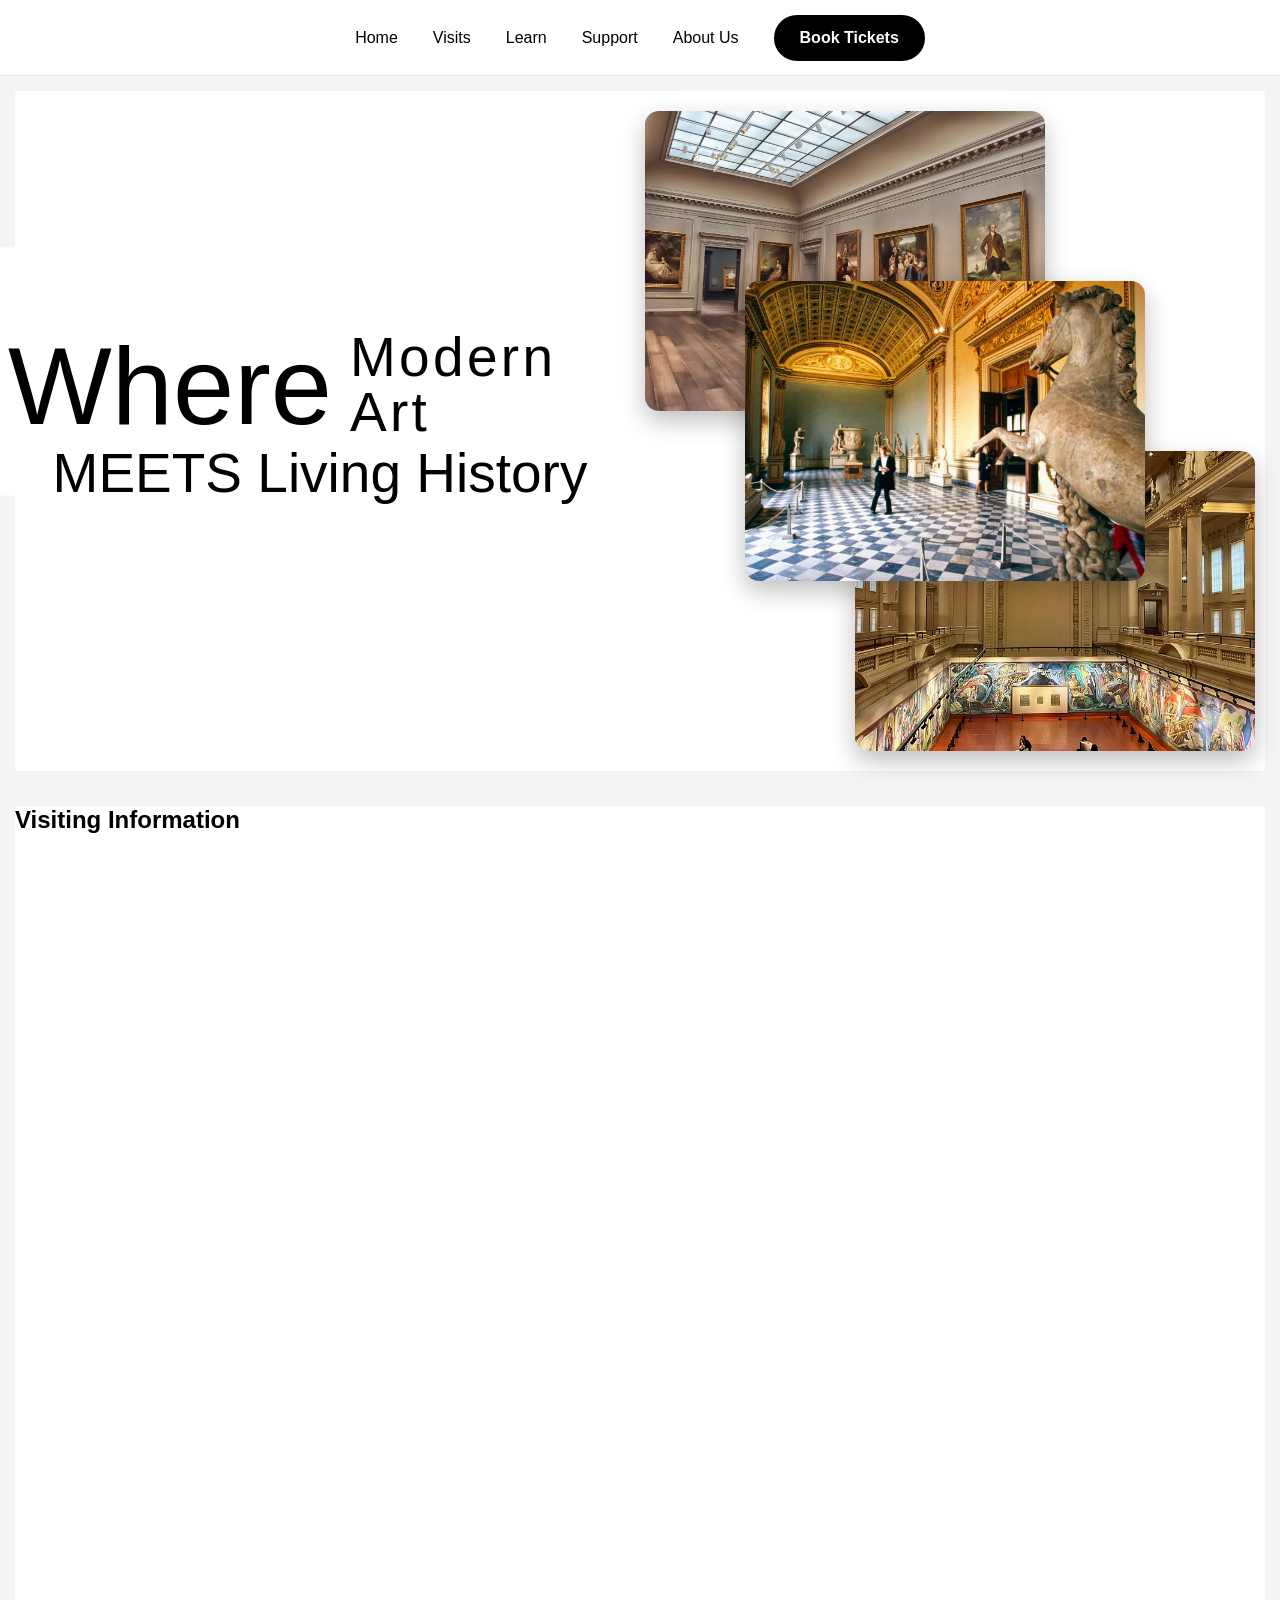
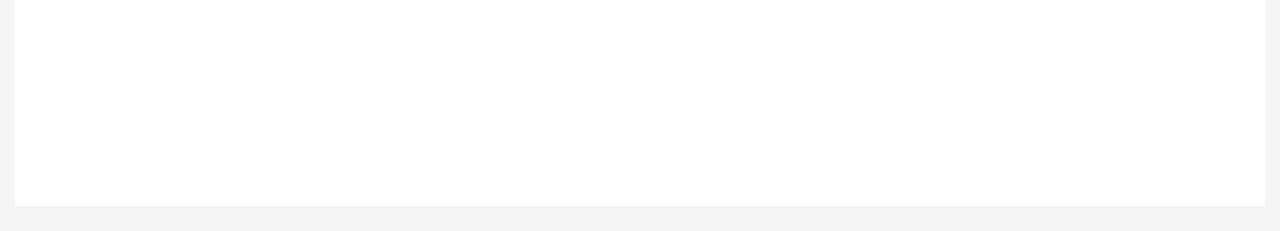
==== index.html @ bf85f217 "finalexam.html renamed to index.html" ====
<!DOCTYPE html>
<html>
    <head>
        <meta charset="utf-8">
        <meta name="viewport" content="width=device-width, initial-scale=1.0, maximum-scale=1.0, user-scalabe=no">
        <title>Home Page</title>
        <link href="FinalExam.css" rel="stylesheet">
        <link href="https://fonts.cdnfonts.com/css/lemon-milk" rel="stylesheet">
    </head>
    <body>
        <!-- Navigation -->
        <nav class="mainNav">
            <div class="navItem">
                <p class="navHeader">Home</p>
            </div>

            <!-- Visits Dropdown -->
            <div class="navItem hasDropdown">
                <p class="navHeader">Visits</p>
                <div class="dropdownMenu">
                    <div class="dropdownContent visitLayout">
                        <div class="visitLeft">
                            <img src="images/PlanYourVisit.png" class="mainNavLogo" alt="Plan Your Visit">
                        </div>
                        <div class="visitRight">
                            <div class="cardGrid">
                                <div class="navCard">
                                    <img class="navLogo" src="images/Hours.png" alt="">
                                    <p>Hours & Admissions</p>
                                </div>
                                <div class="navCard">
                                    <img class="navLogo" src="images/Location.png" alt="">
                                    <p>Location & Directions</p>
                                </div>
                                <div class="navCard">
                                    <img class="navLogo" src="images/Accessibility.png" alt="">
                                    <p>Accessibility</p>
                                </div>
                                <div class="navCard">
                                    <img class="navLogo" src="images/Map.png" alt="">
                                    <p>Museum Map</p>
                                </div>
                                <div class="navCard">
                                    <img class="navLogo" src="images/Shopping.png" alt="">
                                    <p>Dining & Shopping</p>
                                </div>
                                <div class="navCard">
                                    <img class="navLogo" src="images/Tour.png" alt="">
                                    <p>Guided Tours</p>
                                </div>
                                <div class="navCard">
                                    <img class="navLogo" src="images/Guideline.png" alt="">
                                    <p>Visitor Guidelines</p>
                                </div>
                                <div class="navCard">
                                    <img class="navLogo" src="images/FAQ.png" alt="">
                                    <p>FAQ</p>
                                </div>
                            </div>
                        </div>
                    </div>
                </div>
                <div class="blackDrop"></div>
            </div>

            <!-- Learn Dropdown -->
            <div class="navItem hasDropdown">
                <p class="navHeader">Learn</p>
                <div class="dropdownMenu">
                    <div class="dropdownContent learnLayout">
                        <div class="learnLeft">
                            <h2 class="dropdownTitle">History Timeline</h2>
                            <div class="cardColumn">
                                <div class="navCard">
                                    <img class="navLogo" src="images/museum.png" alt="">
                                    <p>Museum's History</p>
                                </div>
                                <div class="navCard">
                                    <img class="navLogo" src="images/author.png" alt="">
                                    <p>Author's History</p>
                                </div>
                            </div>
                        </div>
                        <div class="learnRight">
                            <h2 class="dropdownTitle">Online Gallery</h2>
                            <div class="cardGrid threeCol">
                                <div class="navCard">
                                    <img class="navLogo" src="images/gallery.png" alt="">
                                    <p>Collection Highlights</p>
                                </div>
                                <div class="navCard">
                                    <img class="navLogo" src="images/gallery.png" alt="">
                                    <p>Featured Artifacts</p>
                                </div>
                                <div class="navCard">
                                    <img class="navLogo" src="images/gallery.png" alt="">
                                    <p>Curator’s Picks</p>
                                </div>
                                <div class="navCard">
                                    <img class="navLogo" src="images/author.png" alt="">
                                    <p>Featured Authors</p>
                                </div>
                                <div class="navCard">
                                    <img class="navLogo" src="images/author.png" alt="">
                                    <p>Behind the Works</p>
                                </div>
                            </div>
                        </div>
                    </div>
                </div>
                <div class="blackDrop"></div>
            </div>

            <!-- Support Dropdown -->
            <div class="navItem hasDropdown">
                <p class="navHeader">Support</p>
                <div class="dropdownMenu">
                    <div class="dropdownContent supportLayout">
                        <h2 class="dropdownTitle">Support the Museum</h2>
                        <div class="supportRow">
                            <div class="supportCard">
                                <div class="supportTop">
                                    <img class="supportQR" src="images/maribank.jpg" alt="MariBank QR">
                                </div>
                                <div class="supportBottom">
                                    <h3>MariBank</h3>
                                </div>
                            </div>
                            <div class="supportCard">
                                <div class="supportTop">
                                    <img class="supportQR" src="images/bdo.jpg" alt="BDO QR">
                                </div>
                                <div class="supportBottom">
                                    <h3>BDO</h3>
                                </div>
                            </div>
                            <div class="supportCard">
                                <div class="supportTop">
                                    <img class="supportQR" src="images/gcash.jpg" alt="GCash QR">
                                </div>
                                <div class="supportBottom">
                                    <h3>GCash</h3>
                                </div>
                            </div>
                        </div>
                    </div>
                </div>
                <div class="blackDrop"></div>
            </div>

            <!-- About Us Dropdown -->
            <div class="navItem hasDropdown">
                <p class="navHeader">About Us</p>
                <div class="dropdownMenu">
                    <div class="dropdownContent aboutLayout">
                        <div class="aboutLeft">
                            <h2 class="dropdownTitle">Meet the Team</h2>
                            <div class="aboutRow">
                                <div class="aboutCard">
                                    <img class="aboutUsPicture" src="images/maribank.jpg" alt="Co-Founder">
                                    <h3>Co-Founder</h3>
                                </div>
                                <div class="aboutCard">
                                    <img class="aboutUsPicture" src="images/maribank.jpg" alt="Founder">
                                    <h3>Founder</h3>
                                </div>
                                <div class="aboutCard">
                                    <img class="aboutUsPicture" src="images/maribank.jpg" alt="Co-Founder">
                                    <h3>Co-Founder</h3>
                                </div>
                            </div>
                        </div>
                        <div class="aboutRight">
                            <h2 class="dropdownTitle">Contact Us</h2>
                            <p class="contactText">Email: aoayqt@gmail.com</p>
                            <p class="contactText">Phone: 0976-339-2121</p>
                            <p class="contactText">Hours: Tue–Sun, 9AM–6PM</p>
                        </div>
                    </div>
                </div>
                <div class="blackDrop"></div>
            </div>

            <!-- Book Tickets Dropdown -->
            <div class="bookWrapper">
                <div class="bookButton">
                    <p>Book Tickets</p>
                </div>
                <div class="bookDrop">
                    <h2 class="dropdownTitle" style="color: white;">Reserve Your Visit</h2>
                    <p style="font-size: 14px; color: lightgray; margin-top: 10px;">Select your date and ticket type below.</p>
                </div>
            </div>
        </nav>
        <!-- End of Navigation -->
        <!-- Start of Main -->
        <main>
            <article>
                <div id="mainContainer">
                    <div id="mainContainerLeft">
                        <div class="mainTextContainer">
                            <div class="mainTextRow1">
                                <div class="mainTextRow1Left">
                                    <p id="whereMainText">Where</p>
                                </div>
                                <div class="mainTextRow1Right">
                                    <div class="mainTextRow1RightTop">
                                        <p id="modernMainText">Modern</p>
                                    </div>
                                    <div class="mainTextRow1RightBottom">
                                        <p id="artMainText">Art</p>
                                    </div>
                                </div>
                            </div>
                            <div class="mainTextRow2">
                                <p id="meetsMainText">MEETS <span class="livingHistortText">Living History</span></p>
                            </div>
                        </div>
                    </div>
                    <div id="mainContainerRight">
                        <div class="pictureCollageContainer">
                            <img src="images/Collage1.jpg" class="pictureCollage item-1">
                            <img src="images/Collage2.jpg" class="pictureCollage item-2">
                            <img src="images/Collage3.jpg" class="pictureCollage item-3">
                        </div>
                    </div>
                </div>
            </article>
            <article>
                <div class="informationContainer">
                    <div class="navContainer visitInformation" id="visitInfo1">
                            <h1>Visiting Information</h1>
                    </div>

                </div>

            </article>
        </main>
        <!-- End of Main -->
    </body>

</html>
---- FinalExam.css ----
* {
    margin: 0px;
    font-family: Arial, Helvetica, sans-serif;
    
}

body {
    background-color: whitesmoke;
}

html {
  scrollbar-width: none; 
  -ms-overflow-style: none; 
}

html::-webkit-scrollbar {
  display: none;
}

/* Navigation */
.mainNav {
    background-color: white;
    height: 75px;
    display: flex;
    justify-content: center;
    align-items: center;
    gap: 35px;
    position: relative;
    border-bottom: 1px solid #e5e5e5;
    z-index: 100;
}

.navItem {
    height: 100%;
    display: flex;
    align-items: center;
    cursor: pointer;
}

.navHeader {
    position: relative;
    padding: 5px 0;
    font-size: 16px;
    font-weight: 500;
}

/* Top line hover animation */
.navHeader::before {
    content: "";
    position: absolute;
    top: 0;
    left: 0;
    width: 100%;
    height: 2px;
    background-color: black;
    transform: scaleX(0);
    transform-origin: right;
    transition: transform 0.3s ease-out;
}

.navItem:hover .navHeader::before {
    transform: scaleX(1);
    transform-origin: left;
}

/* Book Tickets Button & Dropdown */
.bookWrapper {
    position: relative;
    height: 100%;
    display: flex;
    align-items: center;
}

.bookButton {
    padding: 12px 24px;
    border-radius: 25px;
    background-color: black;
    color: white;
    border: 2px solid black;
    cursor: pointer;
    font-weight: bold;
    transition: 0.3s ease;
}

.bookButton:hover {
    background-color: white;
    color: black;
}

.bookDrop {
    position: absolute;
    top: 100%;
    right: 0;
    width: 380px;
    min-height: 450px;
    background-color: black;
    color: white;
    border-radius: 20px;
    padding: 30px;
    box-shadow: 0 15px 30px rgba(0, 0, 0, 0.3);
    visibility: hidden;
    opacity: 0;
    transition: opacity 0.3s ease, visibility 0.3s ease;
    z-index: 20;
}

.bookWrapper:hover .bookDrop {
    visibility: visible;
    opacity: 1;
}

/* Full-Width Dropdown Menu */
.dropdownMenu {
    position: absolute;
    top: 100%;
    left: 0;
    width: 100%;
    background-color: white;
    border-top: 1px solid #eeeeee;
    box-shadow: 0 15px 25px rgba(0, 0, 0, 0.1);
    padding: 40px 0;
    visibility: hidden;
    opacity: 0;
    transition: opacity 0.3s ease, visibility 0.3s ease;
    z-index: 15;
    cursor: default;
}

.hasDropdown:hover .dropdownMenu {
    visibility: visible;
    opacity: 1;
}

/* Dark Overlay Behind Dropdown */
.blackDrop {
    position: fixed;
    top: 75px;
    left: 0;
    width: 100%;
    height: 100vh;
    background-color: black;
    opacity: 0;
    visibility: hidden;
    pointer-events: none;
    transition: opacity 0.3s ease;
    z-index: 5;
}

.hasDropdown:hover .blackDrop {
    visibility: visible;
    opacity: 0.35;
}

body:has(.hasDropdown:hover) {
    overflow: hidden;
}

/* Shared Dropdown Content & Cards */
.dropdownContent {
    max-width: 1200px;
    margin: 0 auto;
    padding: 0 20px;
}

.dropdownTitle {
    font-family: 'Lemon Milk', sans-serif;
    font-size: 22px;
    margin-bottom: 20px;
    text-align: center;
}

.navCard {
    background-color: whitesmoke;
    width: 185px;
    height: 105px;
    border-radius: 15px;
    display: flex;
    flex-direction: column;
    justify-content: center;
    align-items: center;
    gap: 10px;
    text-align: center;
    padding: 10px;
    cursor: pointer;
    transition: transform 0.3s ease, box-shadow 0.3s ease;
}

.navCard:hover {
    transform: translateY(-6px);
    box-shadow: 0 8px 18px rgba(0, 0, 0, 0.15);
    background-color: #ececec;
}

.navCard p {
    font-size: 14px;
    font-weight: bold;
}

.navLogo {
    height: 30px;
    width: 30px;
    object-fit: contain;
}

/* Visits Layout */
.visitLayout {
    display: flex;
    align-items: center;
    justify-content: center;
    gap: 40px;
}

.mainNavLogo {
    width: 240px;
    height: 240px;
    object-fit: contain;
}

.cardGrid {
    display: flex;
    flex-wrap: wrap;
    gap: 20px;
    max-width: 860px;
}

/* Learn Layout */
.learnLayout {
    display: flex;
    justify-content: center;
    gap: 40px;
}

.learnLeft {
    padding-right: 40px;
    border-right: 2px solid black;
    display: flex;
    flex-direction: column;
    align-items: center;
}

.cardColumn {
    display: flex;
    flex-direction: column;
    gap: 20px;
}

.threeCol {
    max-width: 650px;
    justify-content: center;
}

/* Support Layout */
.supportLayout {
    display: flex;
    flex-direction: column;
    align-items: center;
}

.supportRow {
    display: flex;
    justify-content: center;
    gap: 30px;
}

.supportCard {
    background-color: whitesmoke;
    width: 240px;
    padding: 20px;
    border-radius: 20px;
    display: flex;
    flex-direction: column;
    align-items: center;
    gap: 15px;
    transition: transform 0.3s ease, box-shadow 0.3s ease;
}

.supportCard:hover {
    transform: translateY(-6px);
    box-shadow: 0 8px 18px rgba(0, 0, 0, 0.15);
}

.supportTop {
    width: 200px;
    height: 200px;
    background-color: white;
    border-radius: 15px;
    display: flex;
    justify-content: center;
    align-items: center;
}

.supportQR {
    width: 160px;
    height: 160px;
    object-fit: contain;
}

.supportBottom {
    width: 200px;
    padding: 12px 0;
    background-color: white;
    border-radius: 15px;
    text-align: center;
}

/* About Us Layout */
.aboutLayout {
    display: flex;
    justify-content: center;
    gap: 40px;
}

.aboutLeft {
    padding-right: 40px;
    border-right: 2px solid black;
}

.aboutRow {
    display: flex;
    gap: 20px;
}

.aboutCard {
    background-color: whitesmoke;
    width: 180px;
    padding: 15px;
    border-radius: 20px;
    display: flex;
    flex-direction: column;
    align-items: center;
    gap: 12px;
    transition: transform 0.3s ease, box-shadow 0.3s ease;
}

.aboutCard:hover {
    transform: translateY(-6px);
    box-shadow: 0 8px 18px rgba(0, 0, 0, 0.15);
}

.aboutUsPicture {
    width: 140px;
    height: 140px;
    object-fit: cover;
    border-radius: 15px;
    background-color: white;
}

.aboutCard h3 {
    background-color: white;
    width: 100%;
    padding: 10px 0;
    text-align: center;
    border-radius: 12px;
    font-size: 16px;
}

.aboutRight {
    display: flex;
    flex-direction: column;
    justify-content: center;
    min-width: 220px;
}

.contactText {
    font-size: 15px;
    margin-bottom: 10px;
    color: #333;
}
/* End of Navigation */

/* Start of Main */

#mainContainer {
    background-color: whitesmoke;
    margin: 5px;
    height: 700px;
    align-content: center;
    display:flex;
}

#mainContainerLeft {
    background-color: white;
    height: 680px;
    flex: 1;
    vertical-align: top;
    margin: 10px 0px 10px 10px;
    align-items: center;
    justify-content: center;
    display:flex;
}

.mainTextContainer {
    background-color: white;
    height: 225px;
    width: 600px;
    border-radius: 10px;
    scale: 1.1;
    margin-bottom: 120px;
}

.mainTextRow1 {
    background-color: white;
    height: 180px;
    display: flex;
}

.mainTextRow2 {
    background-color: white;
    height: 45px;
}

.mainTextRow1Left {
    background-color: white;
    height: 180px;
    width: 360px;
    display: inline-block;
}

#whereMainText {
    font-family: 'Lemon Milk', sans-serif;
    text-align: center;
    vertical-align: middle;
    line-height: 250px;
    font-size: 100px;
}

#modernMainText {
    font-family: 'Lemon Milk', sans-serif;
    font-size: 50px;
    line-height: 1;
    letter-spacing: 3px;
}

#artMainText {
    font-family: 'Lemon Milk', sans-serif;
    font-size: 50px;
    line-height: 1;
    letter-spacing: 3px;
}

#meetsMainText {
    font-family: 'Lemon Milk', sans-serif;
    text-align: center;
    font-size: 50px;
    line-height: 45px;
    letter-spacing: 0px;
}

#livinghistoryMainText {
    font-family: 'Lemon Milk', sans-serif;
    text-align: center;
    font-size: 65px;
    line-height: 1;
    letter-spacing: 5px;
}

#modernMainText,
#artMainText,
.livingHistortText,
#livinghistoryMainText {
    position: relative;
    display: inline-block;
    cursor: pointer;
    transition: transform 0.3s ease, text-shadow 0.3s ease, color 0.3s ease;
}

#modernMainText::after,
#artMainText::after,
.livingHistortText::after,
#livinghistoryMainText::after {
    content: "";
    position: absolute;
    bottom: 0;
    left: 0;
    width: 100%;
    height: 3px;
    background-color: gold;
    transform: scaleX(0);
    transform-origin: bottom right;
    transition: transform 0.3s ease-out;
}

#modernMainText::after,
#artMainText::after{
    content: "";
    position: absolute;
    bottom: 0;
    left: 0;
    width: 100%;
    height: 3px;
    background-color: black;
    transform: scaleX(0);
    transform-origin: bottom right;
    transition: transform 0.3s ease-out;
}

#modernMainText:hover,
#artMainText:hover,
.livingHistortText:hover,
#livinghistoryMainText:hover {
    transform: translateY(-4px);
}

#modernMainText:hover::after,
#artMainText:hover::after,
.livingHistortText:hover::after,
#livinghistoryMainText:hover::after {
    transform: scaleX(1);
    transform-origin: bottom left;
}

.livingHistortText {
    font-family: 'Lemon Milk', sans-serif;
    line-height: 1;
}

.livingHistortText:hover {
    color: gold;
}

.mainTextRow1Right {
    width: 300px;
    height: 250px;
    display: flex;
    flex-direction: column;
}

.mainTextRow1RightTop {
    background-color: white;
    height: 125px;
    width: 240px;
    display: flex;
    justify-content: flex-start;
    align-items: flex-end;
}

.mainTextRow1RightBottom {
    background-color: white;
    height: 55px;
    width: 240px;
    display: flex;
    justify-content: flex-start;
    align-items: flex-start;
}

#mainContainerRight {
    background-color: white;
    height: 680px;
    flex: 1;
    vertical-align: top;
    margin: 10px 10px 10px 0px;
    align-items: center;
    justify-content: center;
    display:flex;
}

.pictureCollageContainer {
    position: relative;
    height: 680px;
    width: 640px;
    display: flex;
    flex-wrap: wrap;
    justify-content: center;
    align-items: center;
    color: white;
}

.pictureCollage {
    position: absolute;
    border-radius: 14px;
    object-fit: cover;
    box-shadow: 0 10px 25px rgba(0, 0, 0, 0.25);
    transition: transform 0.3s ease, box-shadow 0.3s ease;
    cursor: pointer;
}

.item-1 {
    object-fit: cover;
    width: 400px;
    height: 300px;
    margin: 10px;
    top: 10px;
    left: 10px;
    z-index: 2;
}

.item-2 {
    object-fit: cover;
    width: 400px;
    height: 300px;
    margin: 10px;
    z-index: 3;
}

.item-3 {
    object-fit: cover;
    width: 400px;
    height: 300px;
    margin: 10px;
    bottom: 10px;
    right: 0;
    z-index: 1;
}

.pictureCollage:hover {
    z-index: 9;
    transform: scale(1.05);
    box-shadow: 0 15px 30px rgba(0, 0, 0, 0.35);
}

#mainImg {
    height: 680px; 
    width: 640px;
    border-radius: 10px;
}
/* Information Container */
.informationContainer {
    background: white;
    height:1000px;
    margin: 25px 15px;
}

/* End of Main */

/*hover*/

body:has(.visitsNav:hover, .learnNav:hover, .supportNav:hover, .aboutUsNav:hover) {
  overflow: hidden;
}

.ButtonMainHeader:hover {
    cursor:pointer;
}

.visitsNav:hover .visitsDrop, .learnNav:hover .learnDrop, .supportNav:hover .supportDrop, .aboutUsNav:hover .aboutUsDrop{
    visibility: visible;
    opacity: 1;
}

.visitsNav:hover .blackDrop, .learnNav:hover .blackDrop, .supportNav:hover .blackDrop, .aboutUsNav:hover .blackDrop{
    visibility: visible;
    opacity: 0.3;
}


.bookButton:hover {
    background-color: white;
    color:black;
    border: 2px solid black;
}

.bookButton:hover .bookDrop{
    visibility: visible;
    opacity: 1;
}
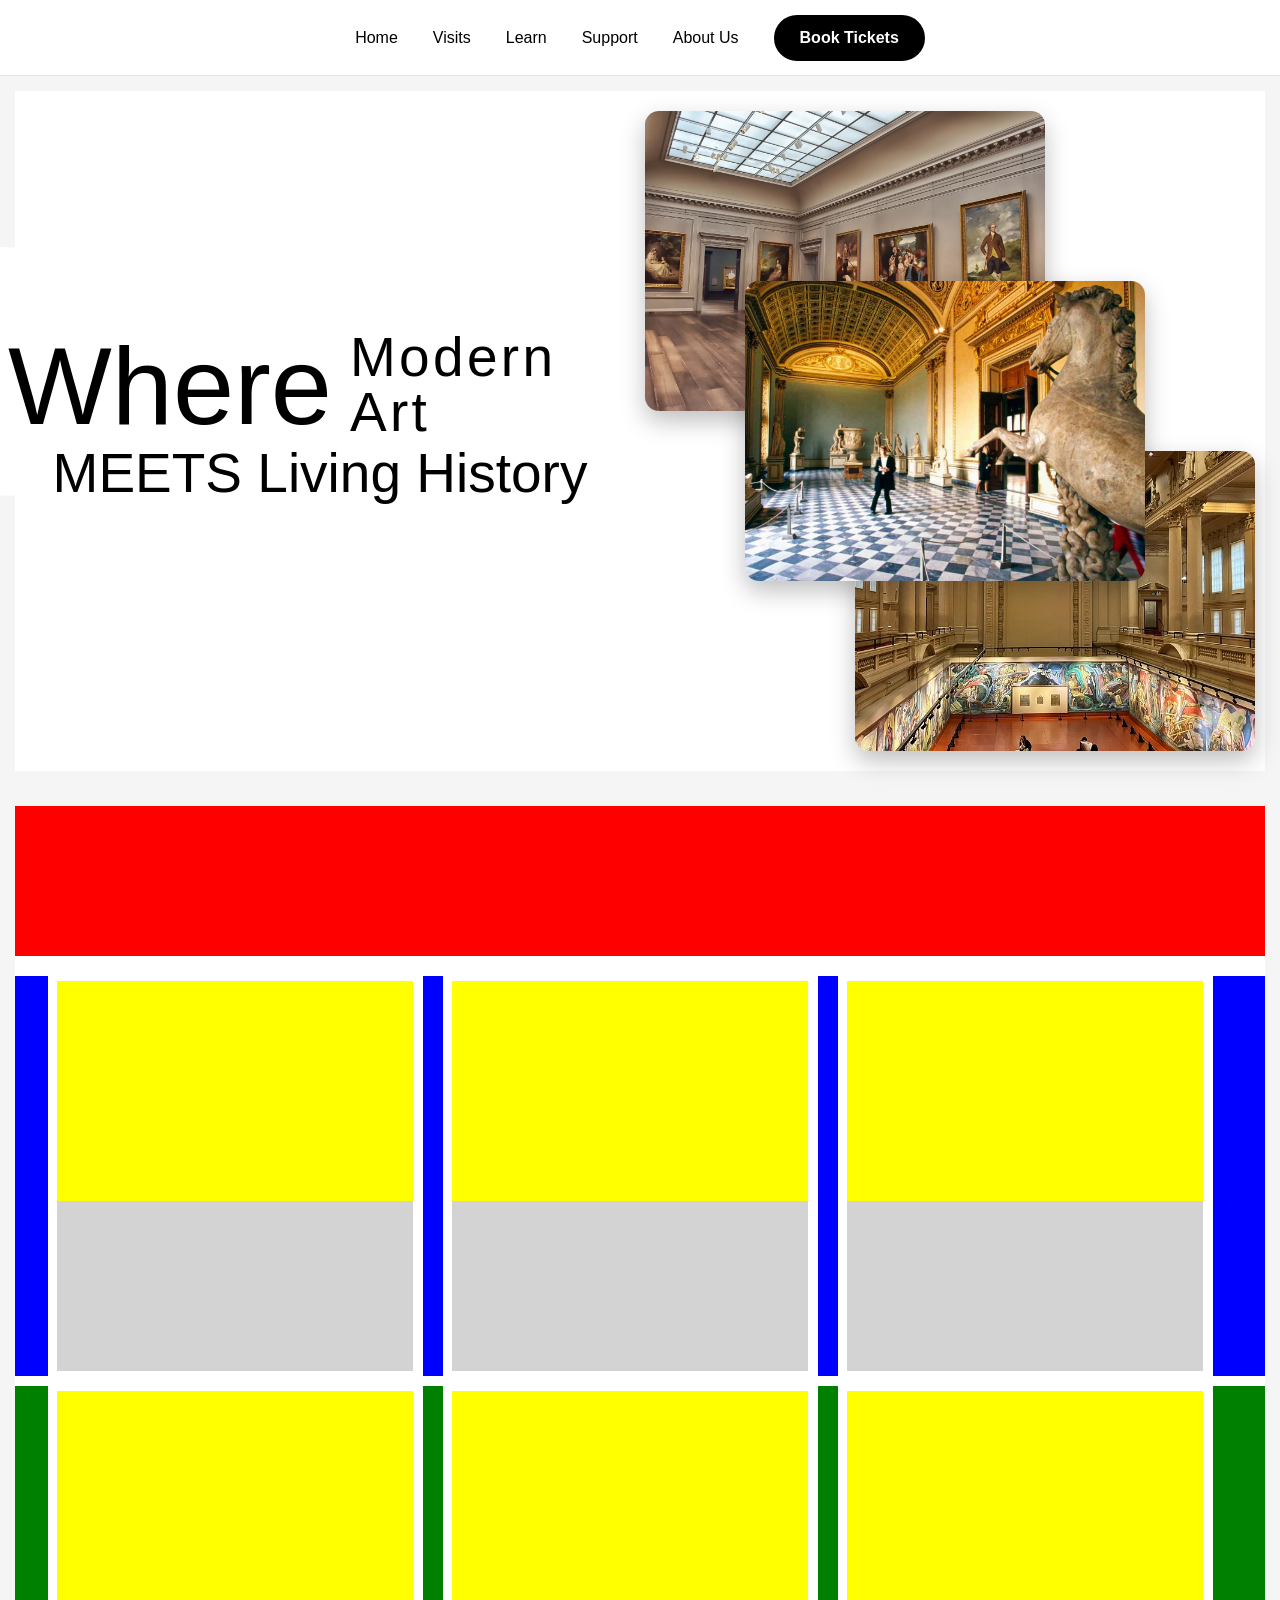
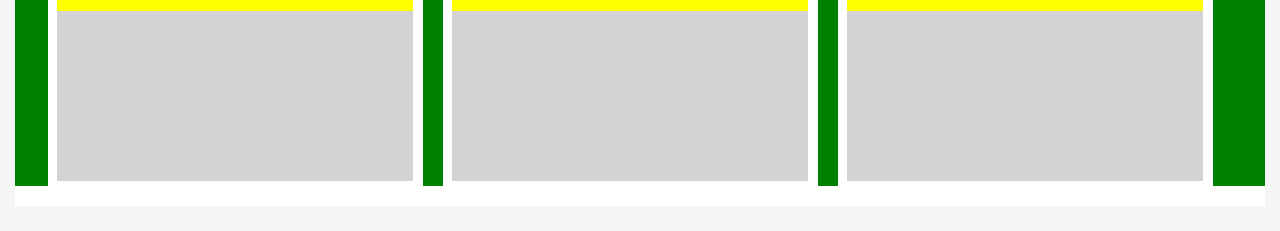
==== commit 1c49af89: "layout-test-main-info-colors" ====
--- a/index.html
+++ b/index.html
@@ -226,10 +226,66 @@
                     </div>
                 </div>
             </article>
+
+            <!-- start of uhh main info hompage -->
             <article>
                 <div class="informationContainer">
                     <div class="navContainer visitInformation" id="visitInfo1">
-                            <h1>Visiting Information</h1>
+                            <div class="mainInfoRow1">
+                                
+                            </div>
+                            <div class="mainInfoRow2">
+                                <div class="mainInfoContainer">
+                                    <div class="mainInsideInfoContainerImage">
+
+                                    </div>
+                                    <div class="mainInsideInfoContainerText">
+
+                                    </div>
+                                </div>
+                                <div class="mainInfoContainer">
+                                    <div class="mainInsideInfoContainerImage">
+
+                                    </div>
+                                    <div class="mainInsideInfoContainerText">
+
+                                    </div>
+                                </div>
+                                <div class="mainInfoContainer">
+                                    <div class="mainInsideInfoContainerImage">
+
+                                    </div>
+                                    <div class="mainInsideInfoContainerText">
+
+                                    </div>
+                                </div>
+                            </div>
+                            <div class="mainInfoRow3">
+                                <div class="mainInfoContainer">
+                                    <div class="mainInsideInfoContainerImage">
+
+                                    </div>
+                                    <div class="mainInsideInfoContainerText">
+
+                                    </div>
+                                </div>
+                                <div class="mainInfoContainer">
+                                    <div class="mainInsideInfoContainerImage">
+
+                                    </div>
+                                    <div class="mainInsideInfoContainerText">
+
+                                    </div>
+                                </div>
+                                <div class="mainInfoContainer">
+                                    <div class="mainInsideInfoContainerImage">
+
+                                    </div>
+                                    <div class="mainInsideInfoContainerText">
+
+                                    </div>
+                                </div>
+                            </div>
                     </div>
 
                 </div>
--- a/FinalExam.css
+++ b/FinalExam.css
@@ -620,6 +620,56 @@
     margin: 25px 15px;
 }
 
+.mainInfoRow1 {
+    background-color: red;
+    height: 150px;
+    display: flex;
+    justify-content: center;
+    align-items: center;
+    margin-bottom: 20px;
+}
+
+.mainInfoRow2 {
+    background-color: blue;
+    height: 400px;
+    display: flex;
+    justify-content: center;
+    align-items: center;
+    margin-bottom: 10px;
+}
+
+.mainInfoRow3 {
+    background-color: green;
+    height: 400px;
+    display: flex;
+    justify-content: center;
+    align-items: center;
+}
+
+.mainInfoContainer {
+    background-color: white;
+    height: 400px;
+    width: 30%;
+    display: flex;
+    justify-content: center;
+    align-items: center;
+    margin-right:20px;
+    flex-direction: column;
+}
+
+.mainInsideInfoContainerImage {
+    background-color: yellow;
+    height: 220px;
+    width: 95%;
+    object-fit: cover;
+}
+
+.mainInsideInfoContainerText {
+    background-color: lightgray;
+    height: 170px;
+    width: 95%;
+}
+
 /* End of Main */
 
 /*hover*/
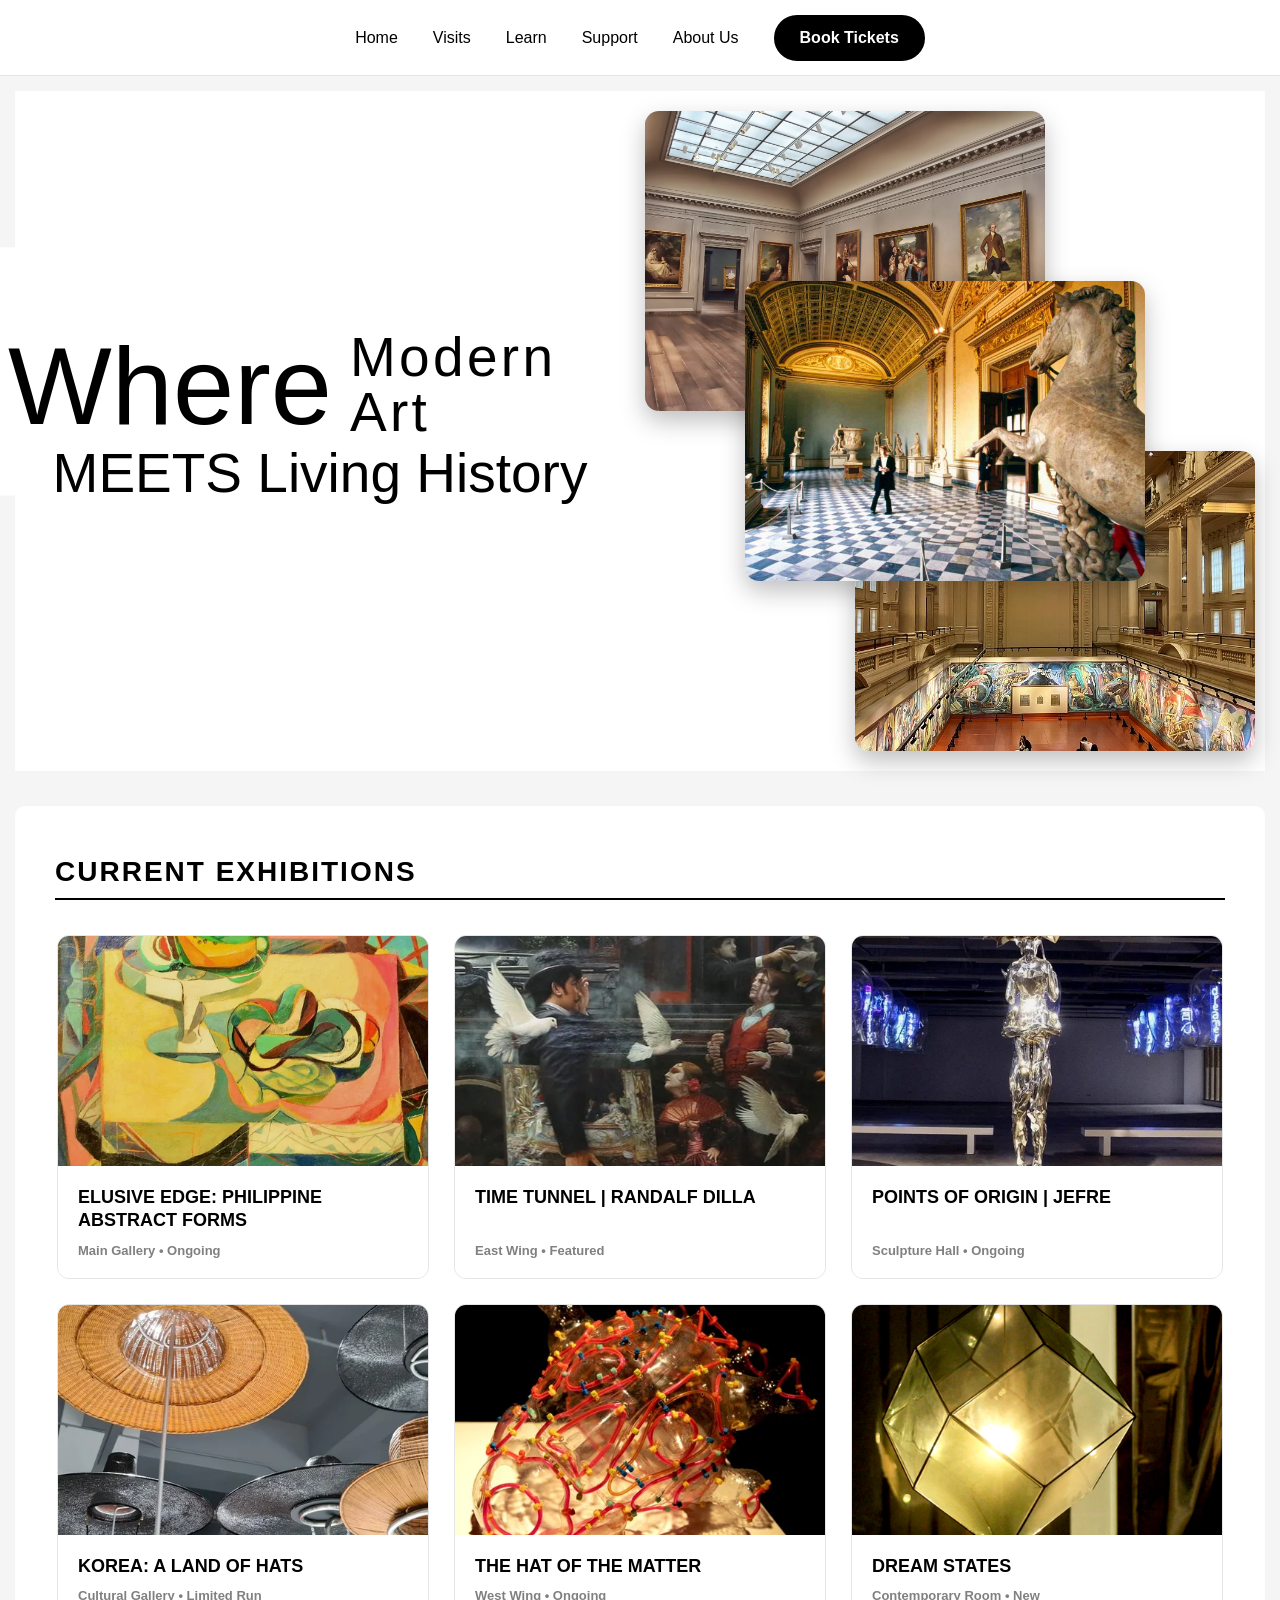
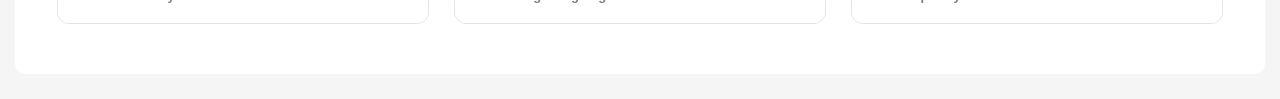
==== commit adc514c3: "information-about-exhibtions-main-page-added" ====
--- a/index.html
+++ b/index.html
@@ -230,66 +230,73 @@
             <!-- start of uhh main info hompage -->
             <article>
                 <div class="informationContainer">
-                    <div class="navContainer visitInformation" id="visitInfo1">
-                            <div class="mainInfoRow1">
-                                
-                            </div>
-                            <div class="mainInfoRow2">
-                                <div class="mainInfoContainer">
-                                    <div class="mainInsideInfoContainerImage">
-
-                                    </div>
-                                    <div class="mainInsideInfoContainerText">
-
-                                    </div>
-                                </div>
-                                <div class="mainInfoContainer">
-                                    <div class="mainInsideInfoContainerImage">
-
-                                    </div>
-                                    <div class="mainInsideInfoContainerText">
-
-                                    </div>
-                                </div>
-                                <div class="mainInfoContainer">
-                                    <div class="mainInsideInfoContainerImage">
-
-                                    </div>
-                                    <div class="mainInsideInfoContainerText">
-
-                                    </div>
-                                </div>
-                            </div>
-                            <div class="mainInfoRow3">
-                                <div class="mainInfoContainer">
-                                    <div class="mainInsideInfoContainerImage">
-
-                                    </div>
-                                    <div class="mainInsideInfoContainerText">
-
-                                    </div>
-                                </div>
-                                <div class="mainInfoContainer">
-                                    <div class="mainInsideInfoContainerImage">
-
-                                    </div>
-                                    <div class="mainInsideInfoContainerText">
-
-                                    </div>
-                                </div>
-                                <div class="mainInfoContainer">
-                                    <div class="mainInsideInfoContainerImage">
-
-                                    </div>
-                                    <div class="mainInsideInfoContainerText">
-
-                                    </div>
-                                </div>
-                            </div>
-                    </div>
-
-                </div>
-
+                    <div class="exhibitionHeader">
+                        <h1 class="sectionTitle">CURRENT EXHIBITIONS</h1>
+                        <div class="lineSeperation"></div>
+                    </div>
+
+                    <div class="exhibitionGrid">
+                        <div class="exhibitionCard">
+                            <div class="exhibitionImageBox">
+                                <img src="images/mainInfoExhibition1.jpg" alt="Elusive Edge" class="exhibitionImage">
+                            </div>
+                            <div class="exhibitionTextBox">
+                                <h2 class="mainExhibitionTitle">ELUSIVE EDGE: PHILIPPINE ABSTRACT FORMS</h2>
+                                <p class="exhibitionMeta">Main Gallery • Ongoing</p>
+                            </div>
+                        </div>
+
+                        <div class="exhibitionCard">
+                            <div class="exhibitionImageBox">
+                                <img src="images/mainInfoExhibition2.jpg" alt="Time Tunnel" class="exhibitionImage">
+                            </div>
+                            <div class="exhibitionTextBox">
+                                <h2 class="mainExhibitionTitle">TIME TUNNEL | RANDALF DILLA</h2>
+                                <p class="exhibitionMeta">East Wing • Featured</p>
+                            </div>
+                        </div>
+
+                        <div class="exhibitionCard">
+                            <div class="exhibitionImageBox">
+                                <img src="images/mainInfoExhibition3.jpg" alt="Points of Origin" class="exhibitionImage">
+                            </div>
+                            <div class="exhibitionTextBox">
+                                <h2 class="mainExhibitionTitle">POINTS OF ORIGIN | JEFRE</h2>
+                                <p class="exhibitionMeta">Sculpture Hall • Ongoing</p>
+                            </div>
+                        </div>
+
+                        <div class="exhibitionCard">
+                            <div class="exhibitionImageBox">
+                                <img src="images/mainInfoExhibition4.jpg" alt="Korea: A Land of Hats" class="exhibitionImage">
+                            </div>
+                            <div class="exhibitionTextBox">
+                                <h2 class="mainExhibitionTitle">KOREA: A LAND OF HATS</h2>
+                                <p class="exhibitionMeta">Cultural Gallery • Limited Run</p>
+                            </div>
+                        </div>
+
+                        <div class="exhibitionCard">
+                            <div class="exhibitionImageBox">
+                                <img src="images/mainInfoExhibition5.jpg" alt="The Hat of the Matter" class="exhibitionImage">
+                            </div>
+                            <div class="exhibitionTextBox">
+                                <h2 class="mainExhibitionTitle">THE HAT OF THE MATTER</h2>
+                                <p class="exhibitionMeta">West Wing • Ongoing</p>
+                            </div>
+                        </div>
+
+                        <div class="exhibitionCard">
+                            <div class="exhibitionImageBox">
+                                <img src="images/mainInfoExhibition6.jpg" alt="Dream States" class="exhibitionImage">
+                            </div>
+                            <div class="exhibitionTextBox">
+                                <h2 class="mainExhibitionTitle">DREAM STATES</h2>
+                                <p class="exhibitionMeta">Contemporary Room • New</p>
+                            </div>
+                        </div>
+                    </div>
+                </div>
             </article>
         </main>
         <!-- End of Main -->
--- a/FinalExam.css
+++ b/FinalExam.css
@@ -615,61 +615,91 @@
 }
 /* Information Container */
 .informationContainer {
-    background: white;
-    height:1000px;
+    background-color: white;
     margin: 25px 15px;
-}
-
-.mainInfoRow1 {
-    background-color: red;
-    height: 150px;
-    display: flex;
-    justify-content: center;
-    align-items: center;
-    margin-bottom: 20px;
-}
-
-.mainInfoRow2 {
-    background-color: blue;
-    height: 400px;
-    display: flex;
-    justify-content: center;
-    align-items: center;
+    padding: 50px 40px;
+    border-radius: 10px;
+}
+
+.exhibitionHeader {
+    max-width: 1200px;
+    margin: 0 auto 35px auto;
+}
+
+.sectionTitle {
+    font-family: 'Lemon Milk', sans-serif;
+    font-size: 28px;
+    letter-spacing: 2px;
     margin-bottom: 10px;
 }
 
-.mainInfoRow3 {
-    background-color: green;
-    height: 400px;
-    display: flex;
-    justify-content: center;
-    align-items: center;
-}
-
-.mainInfoContainer {
-    background-color: white;
-    height: 400px;
-    width: 30%;
-    display: flex;
-    justify-content: center;
-    align-items: center;
-    margin-right:20px;
-    flex-direction: column;
-}
-
-.mainInsideInfoContainerImage {
-    background-color: yellow;
-    height: 220px;
-    width: 95%;
+.lineSeperation {
+    background-color: black;
+    height: 2px;
+    width: 100%;
+}
+
+.exhibitionGrid {
+    max-width: 1200px;
+    margin: 0 auto;
+    display: flex;
+    flex-wrap: wrap;
+    justify-content: center;
+    gap: 25px;
+}
+
+.exhibitionCard {
+    background-color: whitesmoke;
+    width: 370px;
+    border-radius: 12px;
+    overflow: hidden;
+    border: 1px solid #e5e5e5;
+    display: flex;
+    flex-direction: column;
+    cursor: pointer;
+    transition: transform 0.3s ease, box-shadow 0.3s ease;
+}
+
+.exhibitionCard:hover {
+    transform: translateY(-6px);
+    box-shadow: 0 10px 20px rgba(0, 0, 0, 0.12);
+}
+
+.exhibitionImageBox {
+    width: 100%;
+    height: 230px;
+    background-color: #ddd;
+}
+
+.exhibitionImage {
+    width: 100%;
+    height: 100%;
     object-fit: cover;
-}
-
-.mainInsideInfoContainerText {
-    background-color: lightgray;
-    height: 170px;
-    width: 95%;
-}
-
+    display: block;
+}
+
+.exhibitionTextBox {
+    padding: 20px;
+    background-color: white;
+    flex: 1;
+    display: flex;
+    flex-direction: column;
+    justify-content: space-between;
+    gap: 10px;
+}
+
+.mainExhibitionTitle {
+    font-family: 'Lemon Milk', sans-serif;
+    font-size: 18px;
+    line-height: 1.3;
+    color: black;
+}
+
+.exhibitionMeta {
+    font-size: 13px;
+    color: gray;
+    font-weight: bold;
+}
 /* End of Main */
 
 /*hover*/
